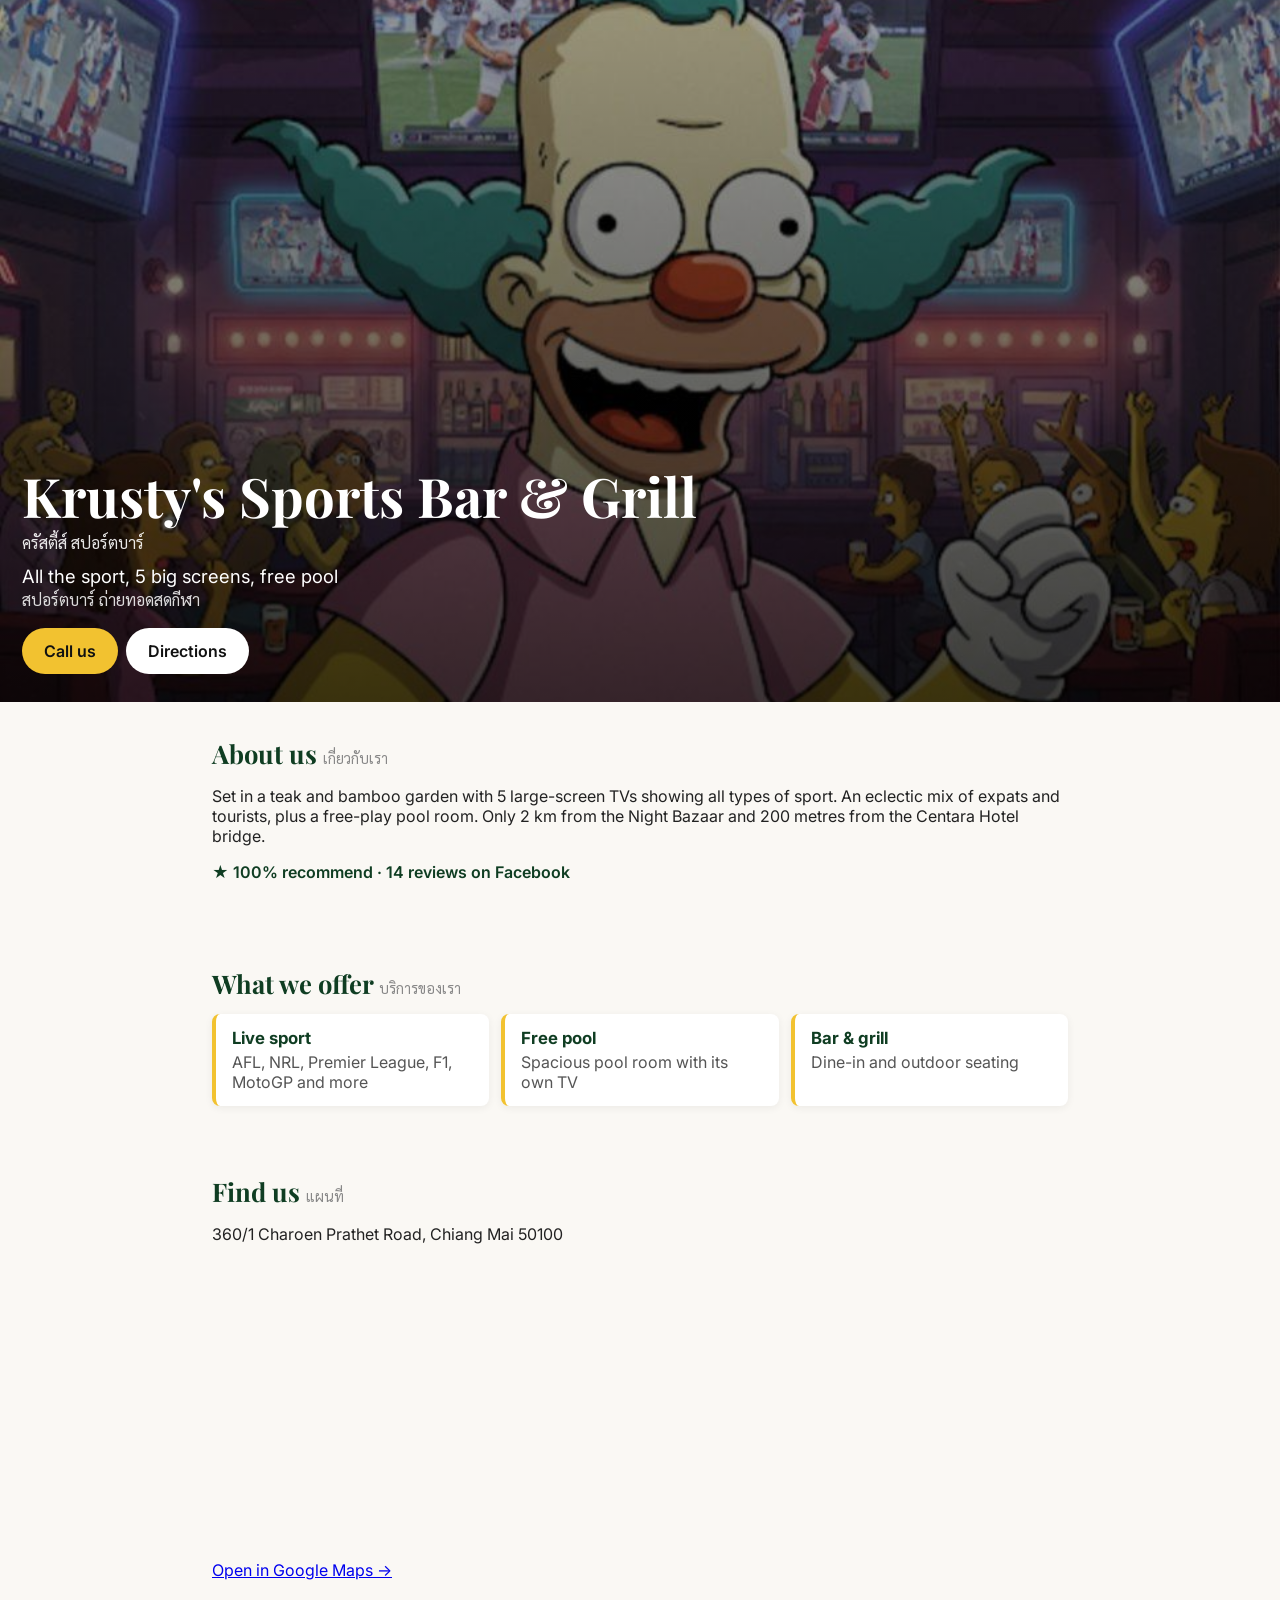
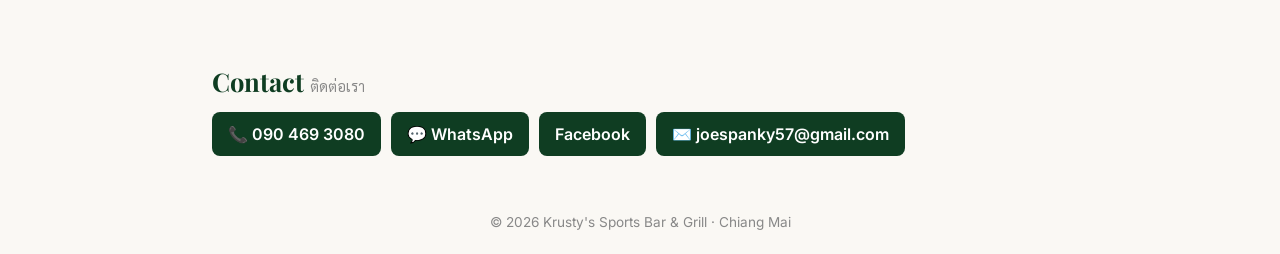
==== index.html @ 5a23ce23 "Draft site" ====
<!doctype html><html lang="en"><head><meta charset="utf-8"><meta name="viewport" content="width=device-width,initial-scale=1">
<title>Krusty&#x27;s Sports Bar &amp; Grill | Chiang Mai</title><meta name="description" content="All the sport, 5 big screens, free pool — 360/1 Charoen Prathet Road, Chiang Mai 50100">
<meta property="og:title" content="Krusty&#x27;s Sports Bar &amp; Grill"><meta property="og:description" content="All the sport, 5 big screens, free pool"><meta property="og:image" content="img/og.jpg">
<link href="https://fonts.googleapis.com/css2?family=Playfair+Display:wght@700&family=Inter:wght@400;600&family=Sarabun&display=swap" rel="stylesheet">
<style>:root{--a:#0f3d22;--b:#f2c230}*{box-sizing:border-box}body{margin:0;font-family:Inter,Sarabun,sans-serif;color:#222;background:#faf8f4;padding-bottom:70px}
.hero{min-height:78vh;display:flex;flex-direction:column;justify-content:flex-end;padding:28px 22px;color:#fff;background:linear-gradient(180deg,rgba(0,0,0,.35),rgba(0,0,0,.75)),url(img/og.jpg) center/cover}
.hero h1{font-family:'Playfair Display',serif;font-size:2.3rem;margin:0 0 6px;line-height:1.1}.hero .th{font-family:Sarabun;opacity:.9;margin:0 0 12px}.hero .tag{font-size:1.15rem;margin:0}.hero .tagth{font-family:Sarabun;opacity:.85;margin:2px 0 18px}
.cta{display:inline-block;background:var(--b);color:#111;font-weight:600;padding:13px 22px;border-radius:30px;text-decoration:none;margin-right:8px}
section{padding:34px 22px;max-width:900px;margin:auto}h2{font-family:'Playfair Display',serif;color:var(--a);font-size:1.6rem;margin:0 0 14px}h2 small{font-family:Sarabun;font-size:.9rem;color:#888;font-weight:400}
.cards{display:grid;gap:12px;grid-template-columns:repeat(auto-fit,minmax(220px,1fr))}.card{background:#fff;border-left:4px solid var(--b);padding:14px 16px;border-radius:8px;box-shadow:0 2px 8px rgba(0,0,0,.06)}.card h3{margin:0 0 4px;font-size:1.05rem;color:var(--a)}.card p{margin:0;color:#555}
.gal{display:grid;grid-template-columns:repeat(auto-fill,minmax(150px,1fr));gap:8px}.gal img{width:100%;aspect-ratio:1;object-fit:cover;border-radius:8px}
.big{font-size:1.2rem;font-weight:600}.rating{color:var(--a);font-weight:600}blockquote{font-style:italic;border-left:3px solid var(--b);margin:14px 0;padding:4px 14px}cite{display:block;font-size:.85rem;color:#777}
.btns{display:flex;flex-wrap:wrap;gap:10px}.btn{background:var(--a);color:#fff;text-decoration:none;padding:12px 16px;border-radius:8px;font-weight:600;word-break:break-all}
iframe{width:100%;height:280px;border:0;border-radius:10px}footer{text-align:center;color:#888;font-size:.85rem;padding:24px}
.bar{position:fixed;bottom:0;left:0;right:0;display:flex;background:var(--a);z-index:9}.bar a{flex:1;text-align:center;color:#fff;text-decoration:none;padding:15px 4px;font-weight:600;border-right:1px solid rgba(255,255,255,.2)}
@media(min-width:800px){.bar{display:none}body{padding-bottom:0}.hero h1{font-size:3.4rem}}</style></head><body>
<header class="hero"><h1>Krusty&#x27;s Sports Bar &amp; Grill</h1><p class="th">ครัสตี้ส์ สปอร์ตบาร์</p><p class="tag">All the sport, 5 big screens, free pool</p><p class="tagth">สปอร์ตบาร์ ถ่ายทอดสดกีฬา</p>
<div><a class="cta" href="tel:0904693080">Call us</a><a class="cta" style="background:#fff" href="https://www.google.com/maps/search/?api=1&query=Krusty%27s%20Sports%20Bar%20%26%20Grill%2C%20360/1%20Charoen%20Prathet%20Road%2C%20Chiang%20Mai%2050100">Directions</a></div></header>
<section><h2>About us <small>เกี่ยวกับเรา</small></h2><p>Set in a teak and bamboo garden with 5 large-screen TVs showing all types of sport. An eclectic mix of expats and tourists, plus a free-play pool room. Only 2 km from the Night Bazaar and 200 metres from the Centara Hotel bridge.</p><p class="rating">★ 100% recommend · 14 reviews on Facebook</p></section>
<section><h2>What we offer <small>บริการของเรา</small></h2><div class="cards"><div class="card"><h3>Live sport</h3><p>AFL, NRL, Premier League, F1, MotoGP and more</p></div><div class="card"><h3>Free pool</h3><p>Spacious pool room with its own TV</p></div><div class="card"><h3>Bar &amp; grill</h3><p>Dine-in and outdoor seating</p></div></div></section>


<section><h2>Find us <small>แผนที่</small></h2><p>360/1 Charoen Prathet Road, Chiang Mai 50100</p><iframe loading="lazy" src="https://www.google.com/maps?q=Krusty%27s%20Sports%20Bar%20%26%20Grill%2C%20360/1%20Charoen%20Prathet%20Road%2C%20Chiang%20Mai%2050100&output=embed"></iframe><p><a href="https://www.google.com/maps/search/?api=1&query=Krusty%27s%20Sports%20Bar%20%26%20Grill%2C%20360/1%20Charoen%20Prathet%20Road%2C%20Chiang%20Mai%2050100">Open in Google Maps →</a></p></section>
<section><h2>Contact <small>ติดต่อเรา</small></h2><div class="btns"><a class="btn" href="tel:0904693080">📞 090 469 3080</a><a class="btn" href="https://wa.me/66904693080">💬 WhatsApp</a><a class="btn" href="https://www.facebook.com/456071298234519">Facebook</a><a class="btn" href="mailto:joespanky57@gmail.com">✉️ joespanky57@gmail.com</a></div></section>
<footer>© 2026 Krusty&#x27;s Sports Bar &amp; Grill · Chiang Mai</footer>
<nav class="bar"><a href="tel:0904693080">📞 Call</a><a href="https://wa.me/66904693080">💬 WhatsApp</a><a href="https://www.google.com/maps/search/?api=1&query=Krusty%27s%20Sports%20Bar%20%26%20Grill%2C%20360/1%20Charoen%20Prathet%20Road%2C%20Chiang%20Mai%2050100">📍 Map</a></nav></body></html>
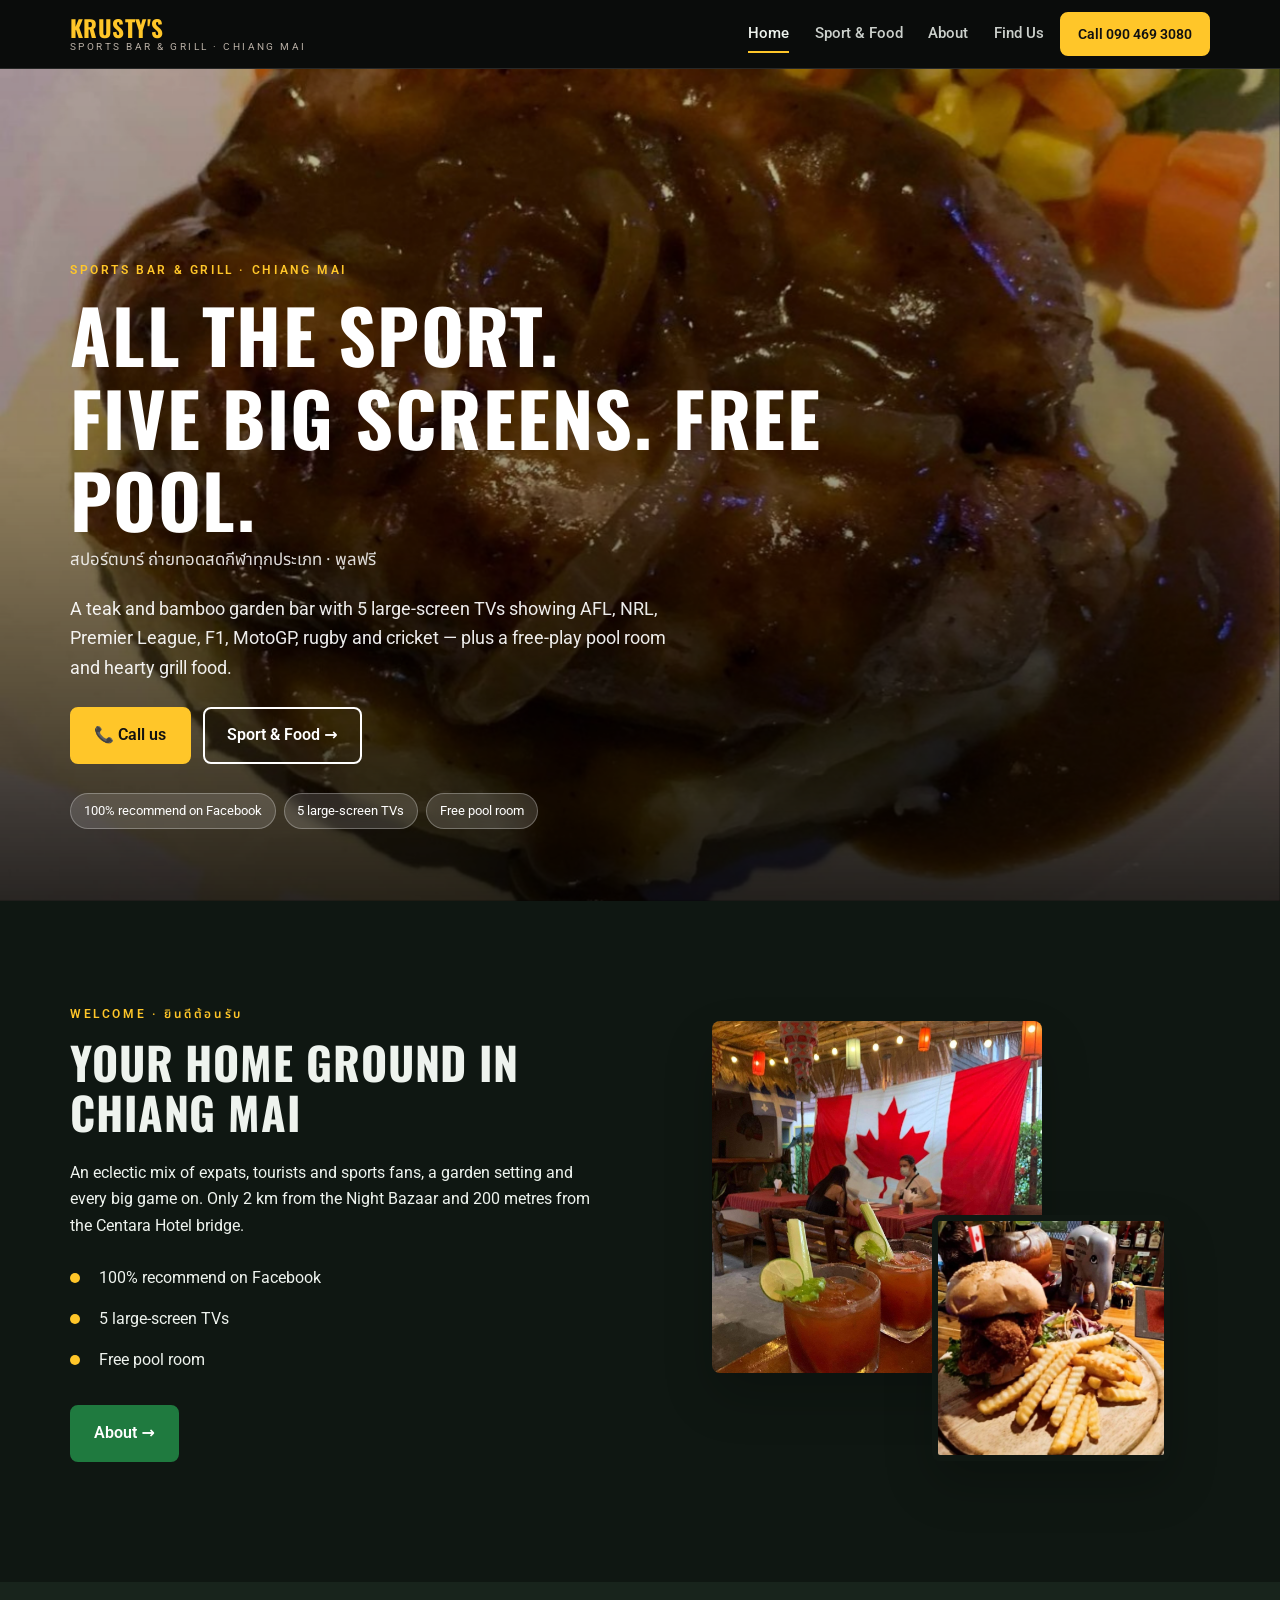
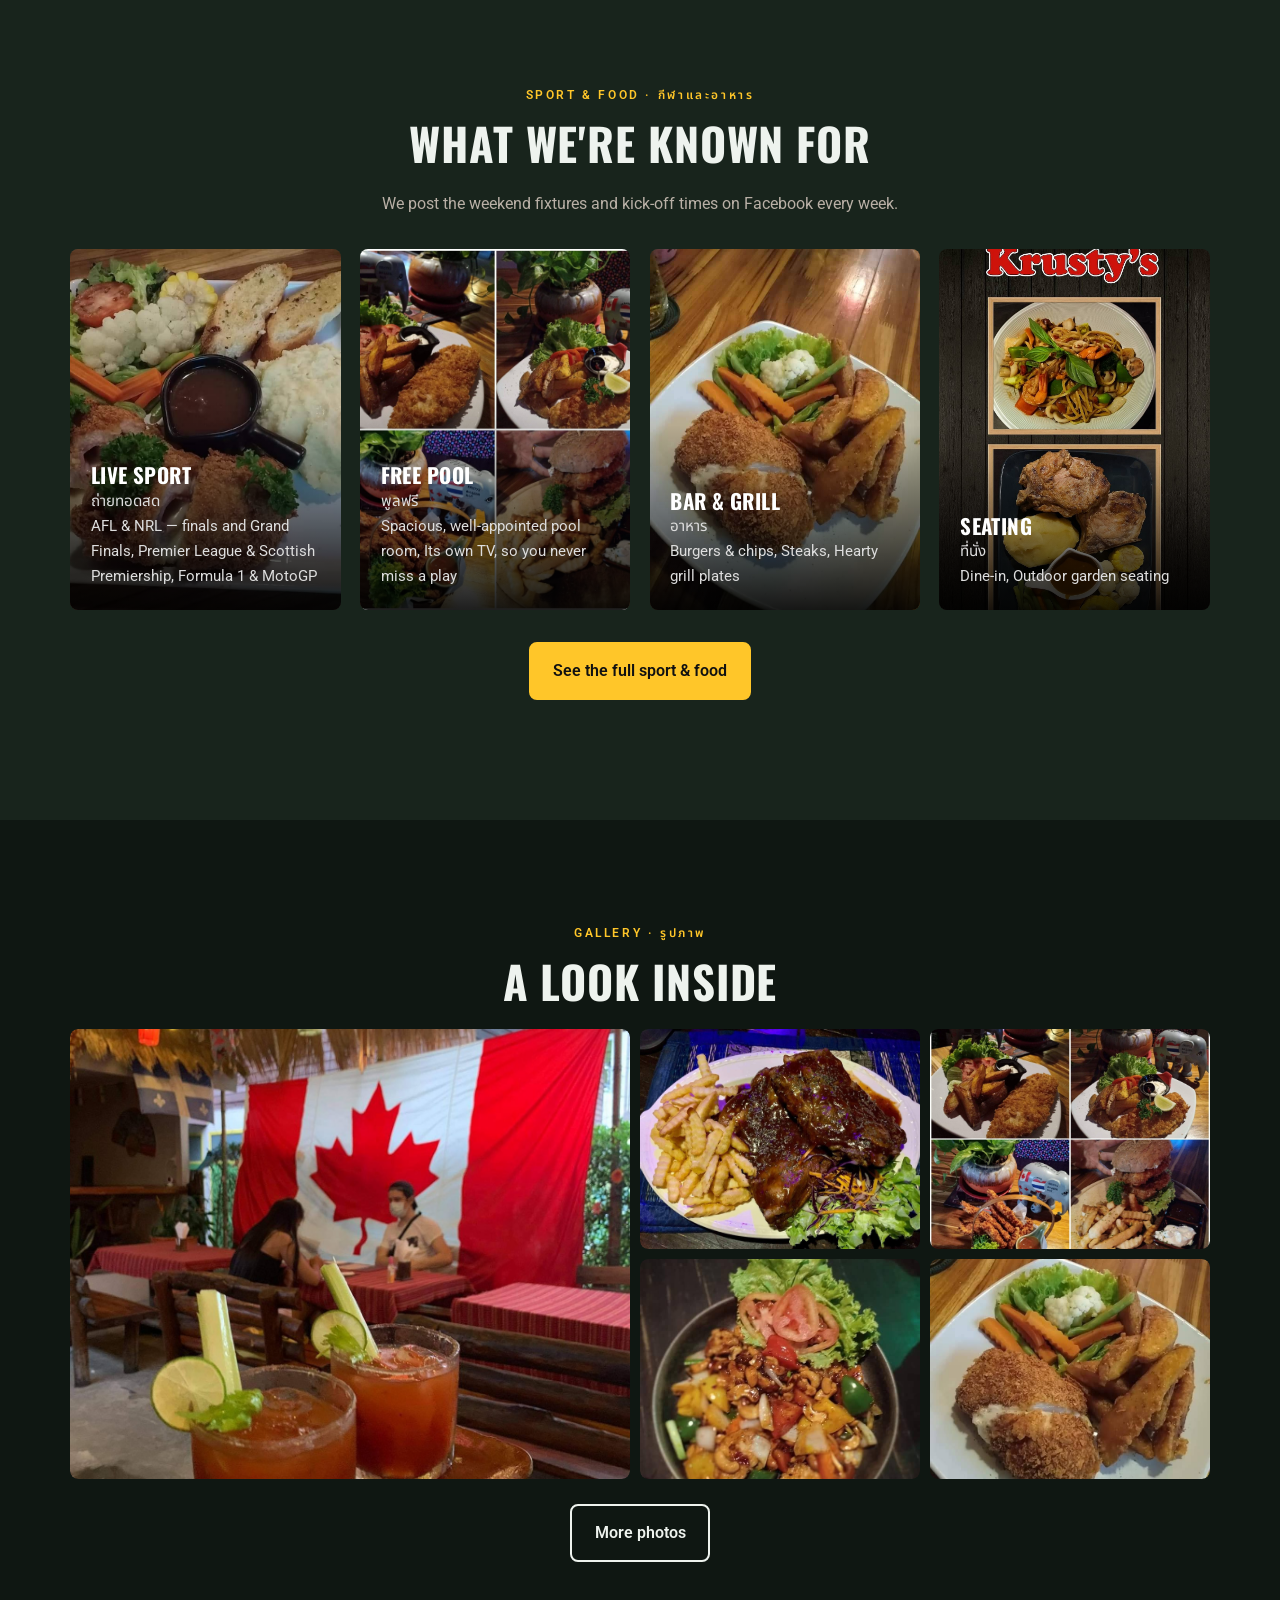
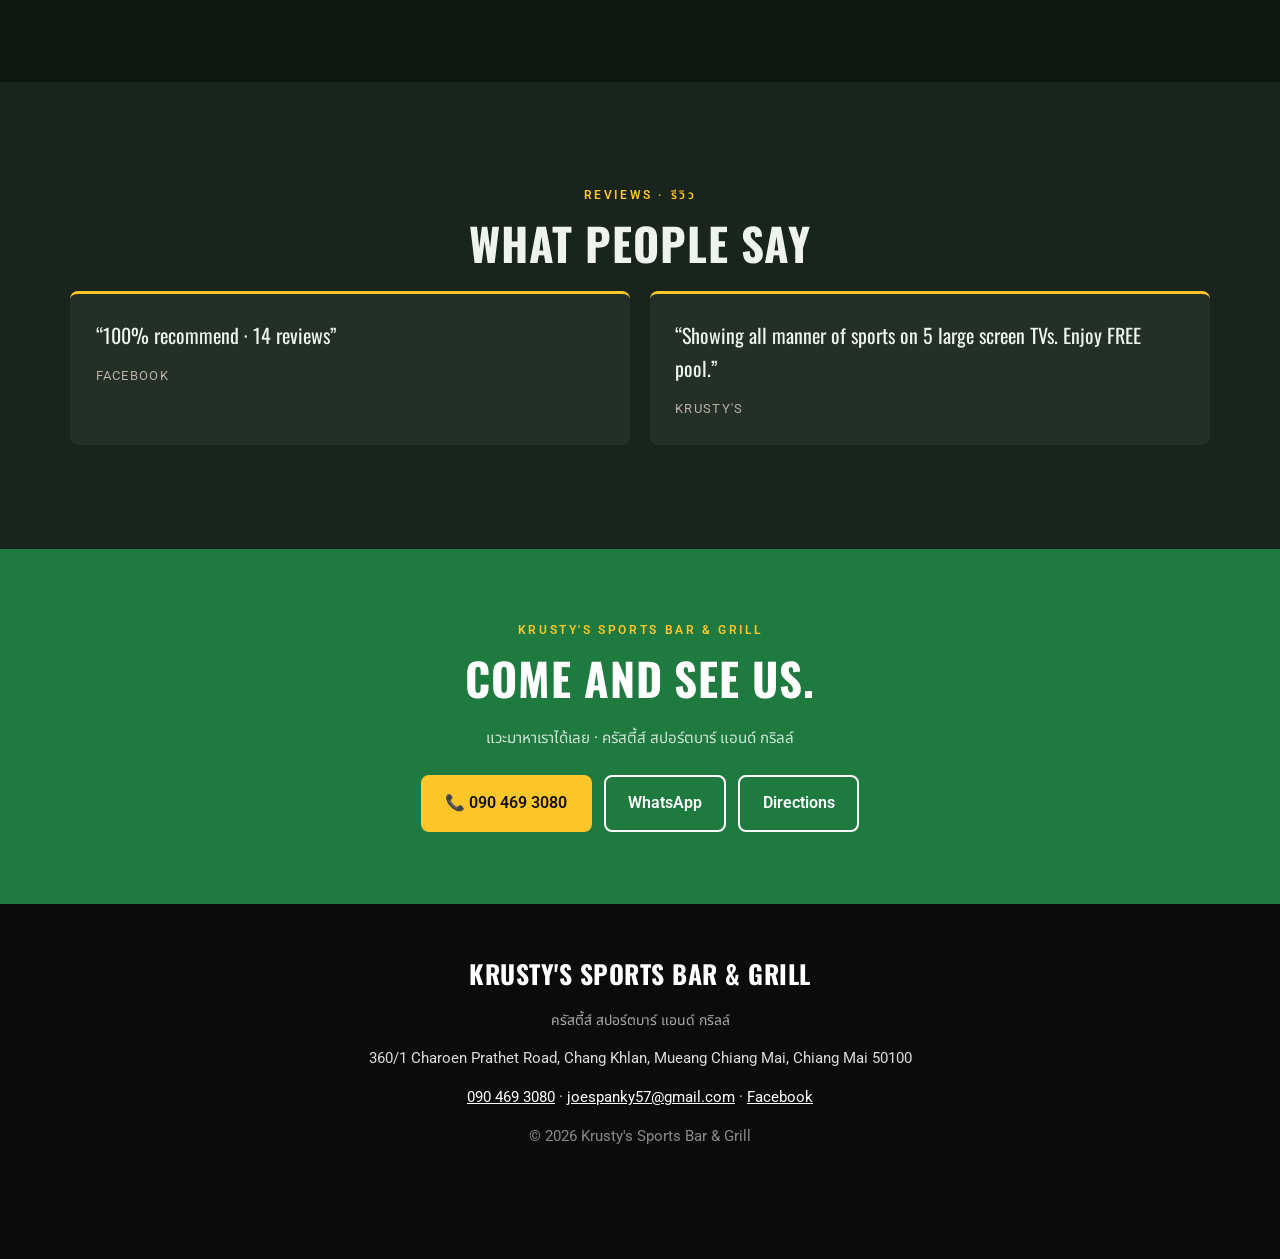
==== commit ff0c28f6: "v2: multi-page bespoke draft" ====
--- a/index.html
+++ b/index.html
@@ -1,26 +1,17 @@
 <!doctype html><html lang="en"><head><meta charset="utf-8"><meta name="viewport" content="width=device-width,initial-scale=1">
-<title>Krusty&#x27;s Sports Bar &amp; Grill | Chiang Mai</title><meta name="description" content="All the sport, 5 big screens, free pool — 360/1 Charoen Prathet Road, Chiang Mai 50100">
-<meta property="og:title" content="Krusty&#x27;s Sports Bar &amp; Grill"><meta property="og:description" content="All the sport, 5 big screens, free pool"><meta property="og:image" content="img/og.jpg">
-<link href="https://fonts.googleapis.com/css2?family=Playfair+Display:wght@700&family=Inter:wght@400;600&family=Sarabun&display=swap" rel="stylesheet">
-<style>:root{--a:#0f3d22;--b:#f2c230}*{box-sizing:border-box}body{margin:0;font-family:Inter,Sarabun,sans-serif;color:#222;background:#faf8f4;padding-bottom:70px}
-.hero{min-height:78vh;display:flex;flex-direction:column;justify-content:flex-end;padding:28px 22px;color:#fff;background:linear-gradient(180deg,rgba(0,0,0,.35),rgba(0,0,0,.75)),url(img/og.jpg) center/cover}
-.hero h1{font-family:'Playfair Display',serif;font-size:2.3rem;margin:0 0 6px;line-height:1.1}.hero .th{font-family:Sarabun;opacity:.9;margin:0 0 12px}.hero .tag{font-size:1.15rem;margin:0}.hero .tagth{font-family:Sarabun;opacity:.85;margin:2px 0 18px}
-.cta{display:inline-block;background:var(--b);color:#111;font-weight:600;padding:13px 22px;border-radius:30px;text-decoration:none;margin-right:8px}
-section{padding:34px 22px;max-width:900px;margin:auto}h2{font-family:'Playfair Display',serif;color:var(--a);font-size:1.6rem;margin:0 0 14px}h2 small{font-family:Sarabun;font-size:.9rem;color:#888;font-weight:400}
-.cards{display:grid;gap:12px;grid-template-columns:repeat(auto-fit,minmax(220px,1fr))}.card{background:#fff;border-left:4px solid var(--b);padding:14px 16px;border-radius:8px;box-shadow:0 2px 8px rgba(0,0,0,.06)}.card h3{margin:0 0 4px;font-size:1.05rem;color:var(--a)}.card p{margin:0;color:#555}
-.gal{display:grid;grid-template-columns:repeat(auto-fill,minmax(150px,1fr));gap:8px}.gal img{width:100%;aspect-ratio:1;object-fit:cover;border-radius:8px}
-.big{font-size:1.2rem;font-weight:600}.rating{color:var(--a);font-weight:600}blockquote{font-style:italic;border-left:3px solid var(--b);margin:14px 0;padding:4px 14px}cite{display:block;font-size:.85rem;color:#777}
-.btns{display:flex;flex-wrap:wrap;gap:10px}.btn{background:var(--a);color:#fff;text-decoration:none;padding:12px 16px;border-radius:8px;font-weight:600;word-break:break-all}
-iframe{width:100%;height:280px;border:0;border-radius:10px}footer{text-align:center;color:#888;font-size:.85rem;padding:24px}
-.bar{position:fixed;bottom:0;left:0;right:0;display:flex;background:var(--a);z-index:9}.bar a{flex:1;text-align:center;color:#fff;text-decoration:none;padding:15px 4px;font-weight:600;border-right:1px solid rgba(255,255,255,.2)}
-@media(min-width:800px){.bar{display:none}body{padding-bottom:0}.hero h1{font-size:3.4rem}}</style></head><body>
-<header class="hero"><h1>Krusty&#x27;s Sports Bar &amp; Grill</h1><p class="th">ครัสตี้ส์ สปอร์ตบาร์</p><p class="tag">All the sport, 5 big screens, free pool</p><p class="tagth">สปอร์ตบาร์ ถ่ายทอดสดกีฬา</p>
-<div><a class="cta" href="tel:0904693080">Call us</a><a class="cta" style="background:#fff" href="https://www.google.com/maps/search/?api=1&query=Krusty%27s%20Sports%20Bar%20%26%20Grill%2C%20360/1%20Charoen%20Prathet%20Road%2C%20Chiang%20Mai%2050100">Directions</a></div></header>
-<section><h2>About us <small>เกี่ยวกับเรา</small></h2><p>Set in a teak and bamboo garden with 5 large-screen TVs showing all types of sport. An eclectic mix of expats and tourists, plus a free-play pool room. Only 2 km from the Night Bazaar and 200 metres from the Centara Hotel bridge.</p><p class="rating">★ 100% recommend · 14 reviews on Facebook</p></section>
-<section><h2>What we offer <small>บริการของเรา</small></h2><div class="cards"><div class="card"><h3>Live sport</h3><p>AFL, NRL, Premier League, F1, MotoGP and more</p></div><div class="card"><h3>Free pool</h3><p>Spacious pool room with its own TV</p></div><div class="card"><h3>Bar &amp; grill</h3><p>Dine-in and outdoor seating</p></div></div></section>
-
-
-<section><h2>Find us <small>แผนที่</small></h2><p>360/1 Charoen Prathet Road, Chiang Mai 50100</p><iframe loading="lazy" src="https://www.google.com/maps?q=Krusty%27s%20Sports%20Bar%20%26%20Grill%2C%20360/1%20Charoen%20Prathet%20Road%2C%20Chiang%20Mai%2050100&output=embed"></iframe><p><a href="https://www.google.com/maps/search/?api=1&query=Krusty%27s%20Sports%20Bar%20%26%20Grill%2C%20360/1%20Charoen%20Prathet%20Road%2C%20Chiang%20Mai%2050100">Open in Google Maps →</a></p></section>
-<section><h2>Contact <small>ติดต่อเรา</small></h2><div class="btns"><a class="btn" href="tel:0904693080">📞 090 469 3080</a><a class="btn" href="https://wa.me/66904693080">💬 WhatsApp</a><a class="btn" href="https://www.facebook.com/456071298234519">Facebook</a><a class="btn" href="mailto:joespanky57@gmail.com">✉️ joespanky57@gmail.com</a></div></section>
-<footer>© 2026 Krusty&#x27;s Sports Bar &amp; Grill · Chiang Mai</footer>
-<nav class="bar"><a href="tel:0904693080">📞 Call</a><a href="https://wa.me/66904693080">💬 WhatsApp</a><a href="https://www.google.com/maps/search/?api=1&query=Krusty%27s%20Sports%20Bar%20%26%20Grill%2C%20360/1%20Charoen%20Prathet%20Road%2C%20Chiang%20Mai%2050100">📍 Map</a></nav></body></html>+<title>Krusty&#x27;s Sports Bar &amp; Grill | Sports Bar &amp; Grill · Chiang Mai</title><meta name="description" content="A teak and bamboo garden bar with 5 large-screen TVs showing AFL, NRL, Premier League, F1, MotoGP, rugby and cricket — plus a free-play pool room and hearty grill food."><meta name="theme-color" content="#1f7a3f">
+<meta property="og:title" content="Krusty&#x27;s Sports Bar &amp; Grill"><meta property="og:description" content="A teak and bamboo garden bar with 5 large-screen TVs showing AFL, NRL, Premier League, F1, MotoGP, rugby and cricket — plus a free-play pool room and hearty grill food."><meta property="og:image" content="assets/images/00.jpg">
+<link rel="preconnect" href="https://fonts.googleapis.com"><link rel="preconnect" href="https://fonts.gstatic.com" crossorigin>
+<link href="https://fonts.googleapis.com/css2?family=Oswald:wght@400;600;700&family=Roboto:wght@300;400;500;600;700&family=Noto+Sans+Thai:wght@400;500&display=swap" rel="stylesheet"><link rel="stylesheet" href="css/styles.css"></head><body>
+<header class="nav"><div class="wrap nav-in"><a class="brand" href="index.html"><b>Krusty&#x27;s</b><small>Sports Bar &amp; Grill · Chiang Mai</small></a>
+<nav class="links" id="links"><a href="index.html" class=on>Home</a><a href="sport.html">Sport &amp; Food</a><a href="about.html">About</a><a href="visit.html">Find Us</a></nav><a class="btn sm" href="tel:0904693080">Call 090 469 3080</a><button class="burger" id="burger" aria-label="Menu"><span></span><span></span><span></span></button></div></header><section class="hero"><img class="bgimg" src="assets/images/00.jpg" alt="Steak &amp; veg"><div class="shade"></div><div class="wrap"><div class="hero-in rv"><p class="eyebrow">Sports Bar &amp; Grill · Chiang Mai</p><h1>All the sport.<br>Five big screens. Free pool.</h1><p class="th">สปอร์ตบาร์ ถ่ายทอดสดกีฬาทุกประเภท · พูลฟรี</p><p class="lead">A teak and bamboo garden bar with 5 large-screen TVs showing AFL, NRL, Premier League, F1, MotoGP, rugby and cricket — plus a free-play pool room and hearty grill food.</p><div class="cta"><a class="btn" href="tel:0904693080">📞 Call us</a><a class="btn ghost" style="color:#fff" href="sport.html">Sport &amp; Food →</a></div><div class="badges"><span>100% recommend on Facebook</span><span>5 large-screen TVs</span><span>Free pool room</span></div></div></div></section>
+<section class="s"><div class="wrap two"><div class="rv"><p class="eyebrow">Welcome · ยินดีต้อนรับ</p><h2>Your home ground in Chiang Mai</h2><p>An eclectic mix of expats, tourists and sports fans, a garden setting and every big game on. Only 2 km from the Night Bazaar and 200 metres from the Centara Hotel bridge.</p><ul class="ticks"><li>100% recommend on Facebook</li><li>5 large-screen TVs</li><li>Free pool room</li></ul><p style="margin-top:1.5rem"><a class="btn alt" href="about.html">About →</a></p></div>
+<figure class="stack rv"><img class="a1" src="assets/images/02.jpg" alt="Krusty&#x27;s garden bar" loading="lazy"><img class="a2" src="assets/images/01.jpg" alt="Burger &amp; chips" loading="lazy"></figure></div></section>
+<section class="s alt"><div class="wrap"><p class="eyebrow center">Sport &amp; Food · กีฬาและอาหาร</p><h2 class="center">What we're known for</h2><p class="center sub">We post the weekend fixtures and kick-off times on Facebook every week.</p><div class="feats ov"><article class="feat rv"><img src="assets/images/03.jpg" alt="Live sport" loading="lazy"><div><h3>Live sport</h3><p class="th">ถ่ายทอดสด</p><p>AFL &amp; NRL — finals and Grand Finals, Premier League &amp; Scottish Premiership, Formula 1 &amp; MotoGP</p></div></article><article class="feat rv"><img src="assets/images/05.jpg" alt="Free pool" loading="lazy"><div><h3>Free pool</h3><p class="th">พูลฟรี</p><p>Spacious, well-appointed pool room, Its own TV, so you never miss a play</p></div></article><article class="feat rv"><img src="assets/images/07.jpg" alt="Bar &amp; grill" loading="lazy"><div><h3>Bar &amp; grill</h3><p class="th">อาหาร</p><p>Burgers &amp; chips, Steaks, Hearty grill plates</p></div></article><article class="feat rv"><img src="assets/images/09.jpg" alt="Seating" loading="lazy"><div><h3>Seating</h3><p class="th">ที่นั่ง</p><p>Dine-in, Outdoor garden seating</p></div></article></div><p class="center" style="margin-top:2rem"><a class="btn" href="sport.html">See the full sport &amp; food</a></p></div></section>
+<section class="s"><div class="wrap"><p class="eyebrow center">Gallery · รูปภาพ</p><h2 class="center">A look inside</h2><div class="strip rv"><a href="assets/images/02.jpg" data-lb="Krusty&#x27;s garden bar"><img src="assets/images/02.jpg" alt="Krusty&#x27;s garden bar" loading="lazy"></a><a href="assets/images/04.jpg" data-lb="Steak &amp; chips"><img src="assets/images/04.jpg" alt="Steak &amp; chips" loading="lazy"></a><a href="assets/images/05.jpg" data-lb="Grill favourites"><img src="assets/images/05.jpg" alt="Grill favourites" loading="lazy"></a><a href="assets/images/06.jpg" data-lb="Fresh salad"><img src="assets/images/06.jpg" alt="Fresh salad" loading="lazy"></a><a href="assets/images/07.jpg" data-lb="Chicken &amp; chips"><img src="assets/images/07.jpg" alt="Chicken &amp; chips" loading="lazy"></a></div><p class="center" style="margin-top:1.6rem"><a class="btn ghost" href="about.html#gallery">More photos</a></p></div></section>
+<section class="s alt"><div class="wrap"><p class="eyebrow center">Reviews · รีวิว</p><h2 class="center">What people say</h2><div class="quotes"><blockquote class="rv">“100% recommend · 14 reviews”<cite>Facebook</cite></blockquote><blockquote class="rv">“Showing all manner of sports on 5 large screen TVs. Enjoy FREE pool.”<cite>Krusty&#x27;s</cite></blockquote></div></div></section><section class="band"><div class="wrap rv"><p class="eyebrow" style="color:var(--b)">Krusty&#x27;s Sports Bar &amp; Grill</p><h2>Come and see us.</h2><p class="th">แวะมาหาเราได้เลย · ครัสตี้ส์ สปอร์ตบาร์ แอนด์ กริลล์</p>
+<div class="cta"><a class="btn" href="tel:0904693080">📞 090 469 3080</a><a class="btn ghost" style="color:#fff" href="https://wa.me/66904693080">WhatsApp</a><a class="btn ghost" style="color:#fff" href="https://www.google.com/maps/search/?api=1&query=Krusty%27s%20Sports%20Bar%20%26%20Grill%2C%20360/1%20Charoen%20Prathet%20Road%2C%20Chang%20Khlan%2C%20Mueang%20Chiang%20Mai%2C%20Chiang%20Mai%2050100">Directions</a></div></div></section>
+<footer class="foot"><div class="wrap"><b>Krusty&#x27;s Sports Bar &amp; Grill</b><p class="th">ครัสตี้ส์ สปอร์ตบาร์ แอนด์ กริลล์</p><p>360/1 Charoen Prathet Road, Chang Khlan, Mueang Chiang Mai, Chiang Mai 50100</p>
+<p><a href="tel:0904693080">090 469 3080</a> · <a href="mailto:joespanky57@gmail.com">joespanky57@gmail.com</a> · <a href="https://www.facebook.com/456071298234519">Facebook</a></p><p style="opacity:.6">© 2026 Krusty&#x27;s Sports Bar &amp; Grill</p></div></footer>
+<div class="mbar"><a href="tel:0904693080">📞 Call</a><a href="https://wa.me/66904693080">💬 WhatsApp</a><a href="https://www.google.com/maps/search/?api=1&query=Krusty%27s%20Sports%20Bar%20%26%20Grill%2C%20360/1%20Charoen%20Prathet%20Road%2C%20Chang%20Khlan%2C%20Mueang%20Chiang%20Mai%2C%20Chiang%20Mai%2050100">📍 Map</a></div>
+<div class="lb" id="lb"><button aria-label="Close">×</button><img alt=""><p></p></div><script src="js/main.js"></script></body></html>
--- a/css/styles.css
+++ b/css/styles.css
@@ -0,0 +1,38 @@
+
+:root{--bg:#0f1712;--fg:#eef3ee;--a:#1f7a3f;--b:#ffc629;--c:#18241c;--r:8px;--f1:'Oswald',serif;--f2:'Roboto',system-ui,sans-serif;--mut:#b9b0a6;--card:#ffffff0d}
+*{box-sizing:border-box}html{scroll-behavior:smooth}body{margin:0;background:var(--bg);color:var(--fg);font-family:var(--f2),'Noto Sans Thai',sans-serif;line-height:1.65;-webkit-font-smoothing:antialiased}
+img{max-width:100%;display:block}a{color:inherit}.wrap{width:min(100% - 2.5rem,1140px);margin:auto}
+h1,h2,h3{font-family:var(--f1);line-height:1.12;margin:0 0 .5em;text-transform:uppercase;letter-spacing:.02em}h2{font-size:clamp(1.8rem,4vw,2.8rem)}h3{font-size:1.3rem}
+.th{font-family:'Noto Sans Thai',var(--f2);color:var(--mut);font-size:.95em}.eyebrow{text-transform:uppercase;letter-spacing:.22em;font-size:.74rem;font-weight:600;color:var(--b);margin:0 0 .8rem}.center{text-align:center}.sub{color:var(--mut);max-width:640px}.center.sub{margin:0 auto 2rem}
+.nav{position:sticky;top:0;z-index:40;background:rgba(10,10,10,.82);backdrop-filter:blur(12px);border-bottom:1px solid rgba(255,255,255,.12)}.nav-in{display:flex;align-items:center;gap:1rem;height:68px}
+.brand{text-decoration:none;display:flex;flex-direction:column;line-height:1;margin-right:auto}.brand b{font-family:var(--f1);font-size:1.45rem;color:var(--b);text-transform:uppercase;letter-spacing:.02em}.brand small{font-size:.62rem;letter-spacing:.25em;text-transform:uppercase;color:var(--mut);margin-top:3px}
+.links{display:flex;gap:1.6rem}.links a{text-decoration:none;font-weight:500;font-size:.93rem;opacity:.85;padding:6px 0;border-bottom:2px solid transparent}.links a:hover,.links a.on{opacity:1;border-color:var(--b)}
+.btn{display:inline-flex;align-items:center;gap:.4rem;text-decoration:none;font-weight:600;padding:.85rem 1.4rem;border-radius:var(--r);background:var(--b);color:#111;border:2px solid var(--b);transition:.25s}.btn:hover{transform:translateY(-2px);filter:brightness(1.07)}.btn.ghost{background:transparent;color:inherit;border-color:currentColor}.btn.sm{padding:.55rem 1rem;font-size:.85rem}.btn.alt{background:var(--a);border-color:var(--a);color:#fff}
+.burger{display:none;background:none;border:0;width:40px;height:40px;cursor:pointer;color:inherit}.burger span{display:block;height:2px;background:currentColor;margin:7px 6px;transition:.3s}
+@media(max-width:860px){.links{position:fixed;inset:68px 0 auto 0;flex-direction:column;gap:0;background:var(--bg);padding:.5rem 1.25rem 1.25rem;transform:translateY(-140%);transition:.35s;box-shadow:0 20px 40px rgba(0,0,0,.2)}.links.open{transform:none}.links a{padding:14px 0;border-bottom:1px solid rgba(255,255,255,.12);font-size:1.05rem}.burger{display:block}.nav .btn.sm{display:none}}
+.hero{position:relative;color:#fff;overflow:hidden}.hero .bgimg{position:absolute;inset:0;width:100%;height:100%;object-fit:cover;animation:kb 18s ease-out both}@keyframes kb{from{transform:scale(1.12)}to{transform:scale(1)}}
+.hero .shade{position:absolute;inset:0;background:linear-gradient(180deg,rgba(0,0,0,.25) 0%,rgba(0,0,0,.35) 45%,rgba(0,0,0,.82) 100%)}.hero-in{position:relative;padding:clamp(7rem,22vh,12rem) 0 4.5rem;max-width:760px}.hero:not(.split):not(.framed){min-height:clamp(560px,88vh,820px);display:flex;align-items:flex-end}.hero h1{font-size:clamp(2.4rem,7vw,4.6rem);margin-bottom:.4rem}.hero .lead{font-size:1.12rem;opacity:.92;max-width:600px}.hero .th{color:rgba(255,255,255,.85);font-size:1.05rem;margin:.2rem 0 1.2rem}
+.cta{display:flex;flex-wrap:wrap;gap:.75rem;margin-top:1.5rem}.badges{display:flex;flex-wrap:wrap;gap:.5rem;margin-top:1.8rem}.badges span{font-size:.8rem;padding:.4rem .8rem;border-radius:99px;background:rgba(255,255,255,.14);border:1px solid rgba(255,255,255,.28);backdrop-filter:blur(6px)}
+.hero.split{color:var(--fg);background:var(--c)}.hero.split .grid2{display:grid;grid-template-columns:1.05fr 1fr;align-items:center;gap:3rem;min-height:clamp(560px,82vh,760px);padding:3rem 0}.hero.split .hero-in{padding:0}.hero.split .th{color:var(--mut)}.hero.split .badges span{background:var(--bg);border-color:rgba(255,255,255,.12);color:var(--fg)}
+.hero.split .pic{position:relative;height:clamp(420px,70vh,620px)}.hero.split .pic img{position:absolute;object-fit:cover;border-radius:var(--r);box-shadow:0 30px 60px rgba(0,0,0,.18)}.hero.split .pic .p1{inset:0 18% 12% 0;width:82%;height:88%}.hero.split .pic .p2{right:0;bottom:0;width:46%;height:46%;border:6px solid var(--c)}
+.hero.framed{background:var(--a);padding:1.2rem}.hero.framed .frame{position:relative;border:1px solid var(--b);min-height:clamp(560px,86vh,820px);display:flex;align-items:flex-end;overflow:hidden}.hero.framed .hero-in{padding:6rem 2rem 3.5rem}
+@media(max-width:860px){.hero.split .grid2{grid-template-columns:1fr;gap:2rem;min-height:0;padding:2rem 0 3rem}.hero.split .pic{min-height:340px;order:-1}.hero.framed{padding:.6rem}.hero.framed .hero-in{padding:5rem 1.2rem 2.5rem}}
+section.s{padding:clamp(4rem,9vw,6.5rem) 0}.alt{background:var(--c)}.two{display:grid;grid-template-columns:1fr 1fr;gap:clamp(2rem,5vw,4.5rem);align-items:center}.feats.ov .feat{position:relative;aspect-ratio:3/4;box-shadow:none}.feats.ov .feat img{position:absolute;inset:0;height:100%;aspect-ratio:auto}.feats.ov .feat div{position:absolute;inset:auto 0 0 0;padding:4rem 1.3rem 1.3rem;background:linear-gradient(transparent,rgba(0,0,0,.88));color:#fff}.feats.ov .feat p{color:#ddd}
+@media(max-width:860px){.feats.ov .feat{aspect-ratio:4/3}.two{grid-template-columns:1fr}}
+.stack{position:relative;min-height:440px}.stack img{position:absolute;object-fit:cover;border-radius:var(--r);box-shadow:0 24px 50px rgba(0,0,0,.2)}.stack .a1{left:0;top:0;width:72%;height:80%}.stack .a2{right:0;bottom:0;width:52%;height:56%;border:6px solid var(--bg)}
+.ticks{list-style:none;padding:0;margin:1.2rem 0 0}.ticks li{padding:.45rem 0 .45rem 1.8rem;position:relative}.ticks li:before{content:'';position:absolute;left:0;top:.95rem;width:10px;height:10px;border-radius:50%;background:var(--b)}
+.feats{display:grid;grid-template-columns:repeat(auto-fit,minmax(240px,1fr));gap:1.2rem}.feat{background:var(--card);border-radius:var(--r);overflow:hidden;box-shadow:0 10px 30px rgba(0,0,0,.08);transition:.3s}.feat:hover{transform:translateY(-5px)}.feat img{width:100%;aspect-ratio:4/3;object-fit:cover}.feat div{padding:1.1rem 1.25rem 1.3rem}.feat p{margin:0;color:var(--mut);font-size:.95rem}.feat h3{margin-bottom:.15rem}
+.strip{display:grid;grid-template-columns:2fr 1fr 1fr;grid-auto-rows:220px;gap:10px}.strip a:first-child{grid-row:span 2}.strip img{width:100%;height:100%;object-fit:cover;border-radius:var(--r);transition:.4s}.strip a{overflow:hidden;border-radius:var(--r)}.strip a:hover img{transform:scale(1.06)}@media(max-width:700px){.strip{grid-template-columns:1fr 1fr;grid-auto-rows:150px}}
+.quotes{display:grid;grid-template-columns:repeat(auto-fit,minmax(260px,1fr));gap:1.2rem}.quotes blockquote{margin:0;padding:1.6rem;background:var(--card);border-radius:var(--r);border-top:3px solid var(--b);font-family:var(--f1);font-size:1.15rem;font-size:1.25rem}.quotes cite{display:block;margin-top:.8rem;font-family:var(--f2);font-style:normal;font-size:.8rem;color:var(--mut);letter-spacing:.1em;text-transform:uppercase}
+.band{background:var(--a);color:#fff;text-align:center;padding:4.5rem 0}.band h2{color:#fff}.band .th{color:rgba(255,255,255,.8)}.band .cta{justify-content:center}
+.phero{position:relative;color:#fff;padding:9rem 0 3.5rem;overflow:hidden}.phero img{position:absolute;inset:0;width:100%;height:100%;object-fit:cover}.phero .shade{position:absolute;inset:0;background:linear-gradient(180deg,rgba(0,0,0,.25) 0%,rgba(0,0,0,.35) 45%,rgba(0,0,0,.82) 100%)}.phero .wrap{position:relative}.phero h1{font-size:clamp(2.2rem,6vw,3.8rem)}.phero .th{color:rgba(255,255,255,.85)}
+.menu{display:grid;grid-template-columns:repeat(auto-fit,minmax(300px,1fr));gap:1.4rem}.mcard{background:var(--card);padding:1.8rem;border-radius:var(--r);box-shadow:0 8px 24px rgba(0,0,0,.06);border-left:4px solid var(--b)}.mcard h3{margin:0}.mcard .th{margin:0 0 .8rem}.mcard ul{list-style:none;padding:0;margin:0}.mcard li{padding:.55rem 0;border-bottom:1px dashed rgba(255,255,255,.12)}.mcard li:last-child{border:0}
+.note{font-size:.9rem;color:var(--mut);text-align:center;margin-top:2rem}
+.gal{columns:3 260px;column-gap:10px}.gal a{display:block;margin-bottom:10px;border-radius:var(--r);overflow:hidden;break-inside:avoid}.gal img{width:100%;transition:.4s}.gal a:hover img{transform:scale(1.04)}
+.lb{position:fixed;inset:0;background:rgba(0,0,0,.92);display:none;align-items:center;justify-content:center;z-index:99;padding:1rem}.lb.on{display:flex}.lb img{max-height:86vh;max-width:94vw;border-radius:6px}.lb p{position:absolute;bottom:1.2rem;color:#fff;width:100%;text-align:center}.lb button{position:absolute;top:1rem;right:1rem;background:none;border:0;color:#fff;font-size:2.2rem;cursor:pointer}
+dl.info{display:grid;grid-template-columns:auto 1fr;gap:.7rem 1.4rem;margin:1.4rem 0}dl.info dt{font-weight:700;color:var(--b);text-transform:uppercase;font-size:.75rem;letter-spacing:.15em;padding-top:.3rem}dl.info dd{margin:0}dl.info a{color:inherit;font-weight:600}
+.hours{width:100%;border-collapse:collapse;margin:1rem 0}.hours td{padding:.7rem 0;border-bottom:1px solid rgba(255,255,255,.12)}.hours td:last-child{text-align:right;font-weight:600}
+.map iframe{width:100%;height:420px;border:0;border-radius:var(--r);filter:grayscale(.3) invert(.9) hue-rotate(180deg)}
+.foot{background:#0b0b0b;color:#ddd;padding:3rem 0 6rem;text-align:center;font-size:.92rem}.foot b{font-family:var(--f1);font-size:1.6rem;color:#fff;text-transform:uppercase;letter-spacing:.02em}.foot a{color:#fff}.foot .th{color:#aaa}
+.mbar{position:fixed;left:0;right:0;bottom:0;display:none;z-index:50;background:var(--a);box-shadow:0 -6px 20px rgba(0,0,0,.2)}.mbar a{flex:1;text-align:center;color:#fff;text-decoration:none;font-weight:600;padding:14px 4px;font-size:.92rem}.mbar a+a{border-left:1px solid rgba(255,255,255,.18)}@media(max-width:860px){.mbar{display:flex}}
+.rv{opacity:0;transform:translateY(26px);transition:opacity .8s ease,transform .8s ease}.rv.in{opacity:1;transform:none}
